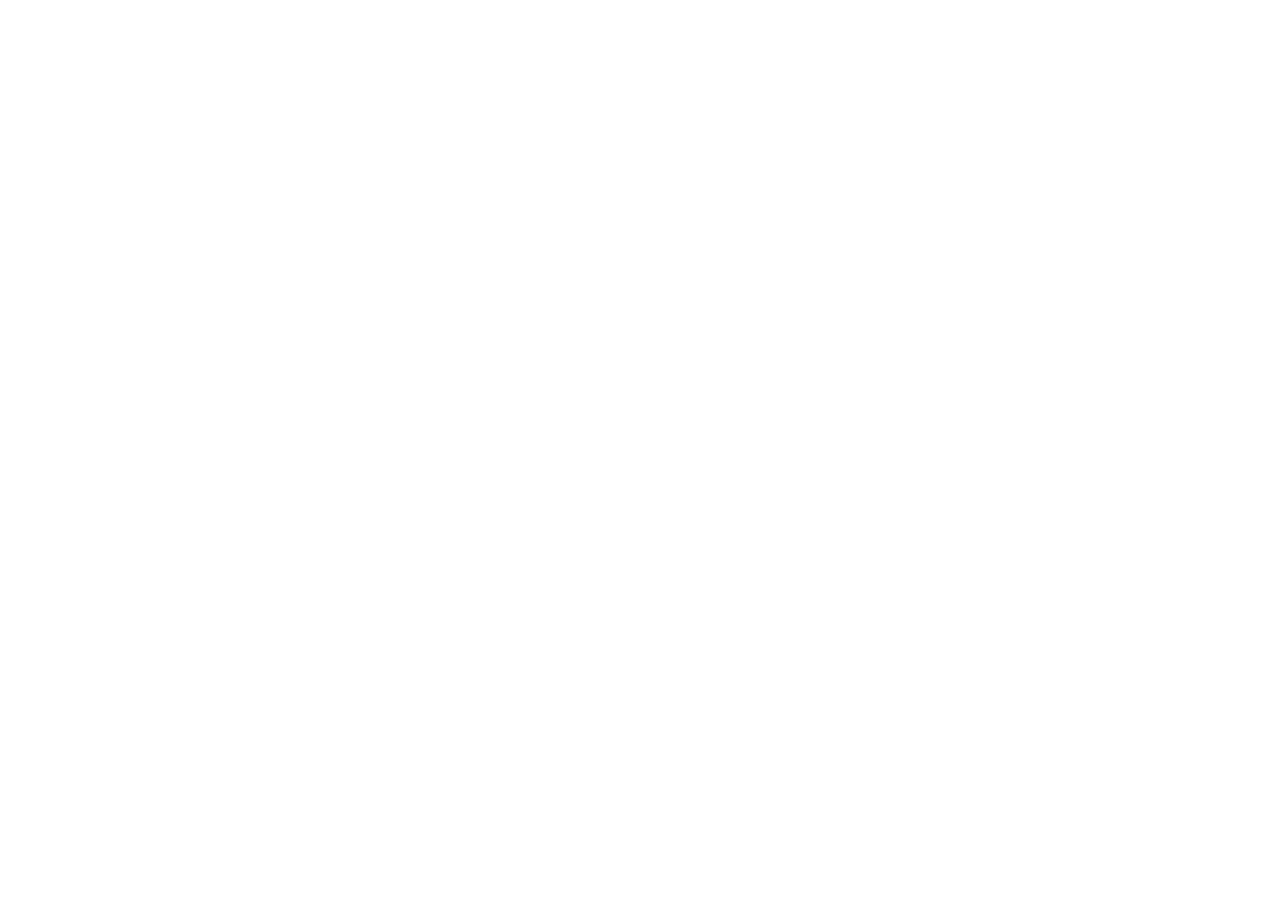
==== home.html @ 49c5b7ae "Add initial home.html file with basic structure" ====
<!DOCTYPE html>
<html lang="en"><head>
<meta charset="utf-8"><meta name="viewport" content="width=device-width,initial-scale=1">
<title>Abbas868 | Premium Websites</title><meta name="theme-color" content="#070914">
<link href="https://fonts.googleapis.com/css2?family=Sora:wght@400;500;600;700;800&display=swap" rel="stylesheet">
<link rel="stylesheet" href="home.css">
<script>setTimeout(function(){document.body.classList.remove("gate")},4000)</script>
</head><body class="gate">
<div id="hd"></div>
<main id="app"></main>
<div id="ft"></div>
<script src="home.js"></script>
</body></html>
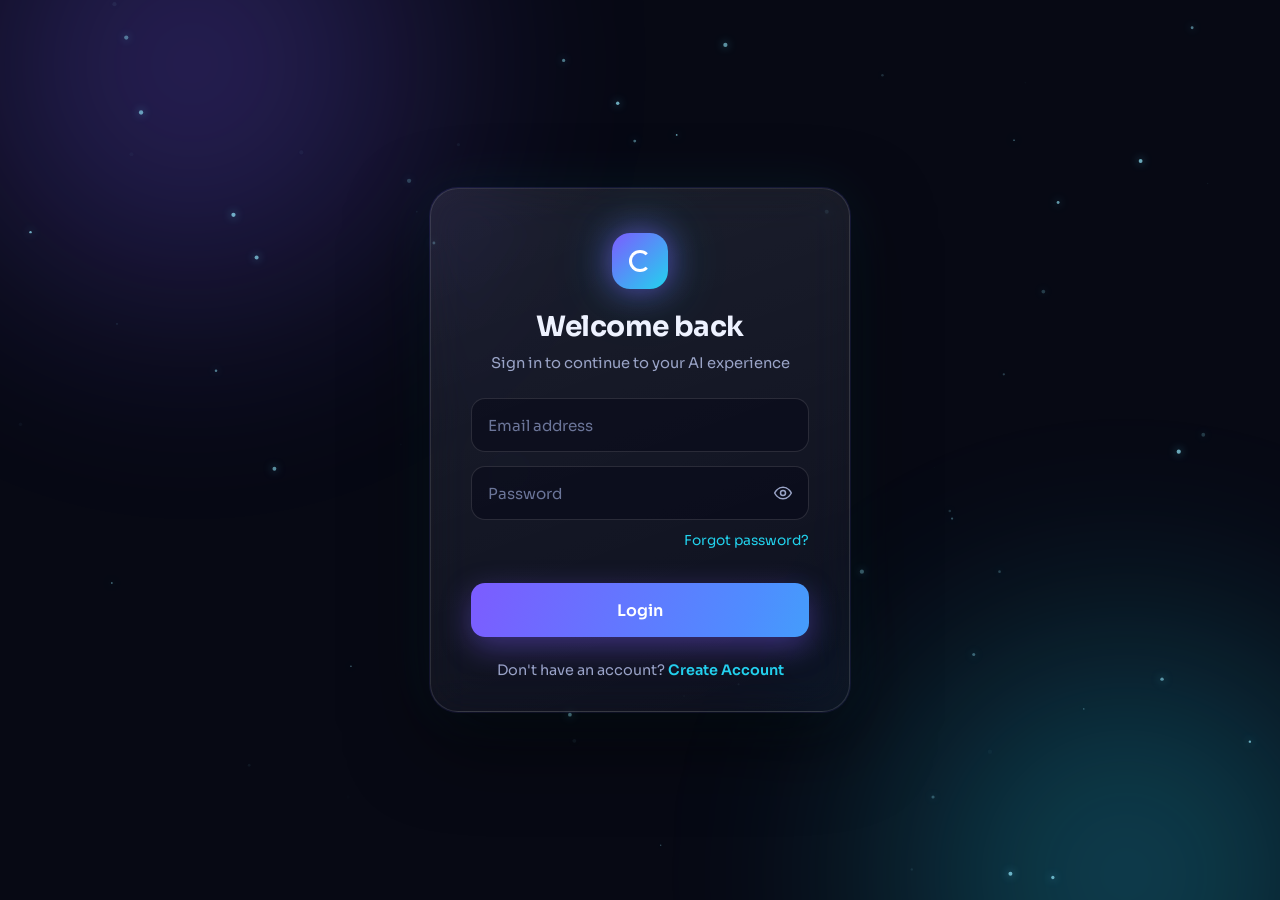
==== commit 5b79a950: "Update title in home.html" ====
--- a/home.html
+++ b/home.html
@@ -1,7 +1,7 @@
 <!DOCTYPE html>
 <html lang="en"><head>
 <meta charset="utf-8"><meta name="viewport" content="width=device-width,initial-scale=1">
-<title>Abbas868 | Premium Websites</title><meta name="theme-color" content="#070914">
+<title>NGI web | Premium Websites</title><meta name="theme-color" content="#070914">
 <link href="https://fonts.googleapis.com/css2?family=Sora:wght@400;500;600;700;800&display=swap" rel="stylesheet">
 <link rel="stylesheet" href="home.css">
 <script>setTimeout(function(){document.body.classList.remove("gate")},4000)</script>
--- a/home.css
+++ b/home.css
@@ -0,0 +1,62 @@
+:root{--bg:#070914;--ink:#eef2ff;--mute:#9aa4c7;--line:rgba(255,255,255,.12);--a:#7c5cff;--b:#22d3ee;--ok:#4ade80}
+*{box-sizing:border-box;margin:0}html{scroll-behavior:smooth;scroll-padding-top:90px}
+body{font-family:'Sora',system-ui,-apple-system,sans-serif;background:var(--bg);color:var(--ink);overflow-x:hidden;-webkit-font-smoothing:antialiased;transition:opacity .25s}
+body.gate{visibility:hidden}body.leave{opacity:0}
+body::before,body::after{content:"";position:fixed;z-index:-1;width:55vmax;height:55vmax;border-radius:50%;filter:blur(100px);opacity:.3;animation:dr 22s ease-in-out infinite alternate}
+body::before{background:var(--a);top:-22vmax;left:-14vmax}body::after{background:var(--b);bottom:-28vmax;right:-16vmax;animation-delay:-9s}
+@keyframes dr{to{transform:translate(7vmax,5vmax) scale(1.12)}}
+a{color:inherit;text-decoration:none}svg{width:22px;height:22px;fill:none;stroke:currentColor;stroke-width:1.8;stroke-linecap:round;stroke-linejoin:round}
+:focus-visible{outline:2px solid var(--b);outline-offset:3px;border-radius:8px}
+.wrap{max-width:1200px;margin:0 auto;padding:56px 20px 0}
+h1{font-size:clamp(2rem,5vw,3.4rem);line-height:1.1;letter-spacing:-.03em;font-weight:800}
+em{font-style:normal;background:linear-gradient(90deg,var(--a),var(--b));-webkit-background-clip:text;background-clip:text;color:transparent}
+h2{font-size:clamp(1.4rem,3vw,2rem);letter-spacing:-.02em;margin-bottom:22px}.lead{color:var(--mute);line-height:1.7;margin:16px 0 28px;max-width:640px}
+.hd{position:sticky;top:0;z-index:30;display:flex;align-items:center;gap:14px;padding:12px 20px;background:rgba(7,9,20,.7);backdrop-filter:blur(16px);-webkit-backdrop-filter:blur(16px);border-bottom:1px solid var(--line)}
+.brand{display:flex;align-items:center;gap:10px;font-weight:800;font-size:1.2rem}.brand i{width:30px;height:30px;border-radius:10px;background:linear-gradient(135deg,var(--a),var(--b));box-shadow:0 0 20px rgba(124,92,255,.6)}
+.search{flex:1;max-width:520px;margin:0 auto;display:flex;align-items:center;gap:10px;height:44px;padding:0 16px;background:rgba(255,255,255,.06);border:1px solid var(--line);border-radius:999px}
+.search:focus-within{border-color:var(--b);box-shadow:0 0 0 4px rgba(34,211,238,.14)}.search svg{width:18px;color:var(--mute);flex:none}
+.search input{flex:1;min-width:0;border:0;outline:0;background:none;color:var(--ink);font:inherit;font-size:.9rem}
+.acts{display:flex;gap:4px;margin-left:auto}.ib{width:42px;height:42px;display:grid;place-items:center;border:0;background:none;border-radius:12px;cursor:pointer;color:var(--ink);font:inherit;transition:background .2s,transform .2s}.ib:hover{background:rgba(255,255,255,.1);transform:translateY(-1px)}
+.bg{display:grid;gap:4px;width:20px}.bg i{height:2px;background:var(--ink);border-radius:2px}
+.ov{position:fixed;inset:0;z-index:40;background:rgba(0,0,0,.6);backdrop-filter:blur(3px);opacity:0;pointer-events:none;transition:opacity .3s}
+.menu{position:fixed;top:0;right:0;bottom:0;z-index:50;width:min(86vw,340px);padding:20px;background:#0d1020;border-left:1px solid var(--line);transform:translateX(105%);transition:transform .4s cubic-bezier(.2,.8,.2,1)}
+body.open .menu{transform:none}body.open .ov{opacity:1;pointer-events:auto}
+.mh{display:flex;justify-content:space-between;align-items:center}.hi{margin:22px 0 10px;color:var(--mute);font-size:.9rem}
+.menu nav{display:grid;gap:6px}.menu nav a,.menu nav button{padding:14px 16px;border:0;border-radius:14px;background:none;color:var(--ink);font:inherit;font-weight:600;text-align:left;cursor:pointer;transition:background .2s,padding .2s}.menu nav a:hover,.menu nav button:hover{background:rgba(124,92,255,.18);padding-left:22px}
+.btn{display:inline-flex;align-items:center;justify-content:center;height:46px;padding:0 22px;border:0;border-radius:14px;font:inherit;font-weight:600;font-size:.9rem;color:#fff;cursor:pointer;background:linear-gradient(110deg,var(--a),#4f8cff,var(--b));background-size:200% 100%;box-shadow:0 10px 28px rgba(124,92,255,.35);transition:transform .2s,background-position .5s,box-shadow .25s}
+.btn:hover{transform:translateY(-2px);background-position:100% 0}.btn:active{transform:scale(.98)}.btn:disabled{opacity:.6;cursor:progress;transform:none}
+.btn.ghost{background:rgba(255,255,255,.07);border:1px solid var(--line);box-shadow:none}.btn.sm{height:38px;padding:0 14px;font-size:.8rem;border-radius:11px}
+.hero{display:grid;gap:40px;align-items:center;padding-top:56px}@media(min-width:900px){.hero{grid-template-columns:1.05fr .95fr;padding-top:80px}}
+.hc>*{animation:su .8s both}.hc>:nth-child(2){animation-delay:.1s}.hc>:nth-child(3){animation-delay:.2s}.hc>:nth-child(4){animation-delay:.3s}@keyframes su{from{opacity:0;transform:translateY(24px)}}
+.hc p{color:var(--mute);line-height:1.7;margin:18px 0 26px;max-width:540px}.cta{display:flex;gap:12px;flex-wrap:wrap}
+.trust{display:flex;gap:10px 18px;flex-wrap:wrap;list-style:none;margin-top:26px;font-size:.85rem;color:var(--mute)}
+.hv{animation:fl 6s ease-in-out infinite;perspective:1000px}@keyframes fl{50%{transform:translateY(-14px)}}
+.shot{border-radius:16px;overflow:hidden;border:1px solid var(--line);background:linear-gradient(135deg,hsl(var(--h) 60% 18%),hsl(calc(var(--h) + 50) 60% 10%));box-shadow:0 30px 60px rgba(0,0,0,.4)}
+.shot .bar{display:flex;gap:6px;padding:10px 12px;background:rgba(255,255,255,.06)}.shot .bar i{width:9px;height:9px;border-radius:50%;background:rgba(255,255,255,.3)}
+.shot .sb{display:grid;justify-items:center;gap:10px;padding:26px 20px 30px}.shot .sb span{font-size:3rem}.shot u{display:block;height:8px;border-radius:4px;background:rgba(255,255,255,.18);width:70%}.shot u+u{width:45%}
+.shot.big .sb{padding:60px 20px 70px}.shot.big .sb span{font-size:5rem}
+.cats{display:grid;grid-template-columns:repeat(auto-fit,minmax(150px,1fr));gap:14px}
+.cat{display:flex;align-items:center;gap:12px;padding:16px;background:rgba(255,255,255,.05);border:1px solid var(--line);border-radius:18px;font-weight:600;font-size:.88rem;cursor:pointer;color:var(--ink);font-family:inherit;text-align:left;transition:transform .3s,border-color .3s,background .3s}
+.cat span{font-size:1.5rem}.cat:hover{transform:translateY(-4px);border-color:var(--b);background:rgba(34,211,238,.08)}
+.tools{display:flex;gap:10px;flex-wrap:wrap;margin-bottom:22px}.tools select{height:42px;padding:0 14px;border-radius:12px;border:1px solid var(--line);background:#12162b;color:var(--ink);font:inherit;font-size:.85rem}.tools small{align-self:center;color:var(--mute);margin-left:auto}
+.grid{display:grid;grid-template-columns:repeat(auto-fill,minmax(290px,1fr));gap:20px}
+.card{display:flex;flex-direction:column;gap:12px;padding:14px;border-radius:22px;background:linear-gradient(160deg,rgba(255,255,255,.08),rgba(255,255,255,.03));border:1px solid var(--line);backdrop-filter:blur(14px);transition:transform .3s,border-color .3s,box-shadow .3s}
+.card:hover{transform:translateY(-6px);border-color:rgba(124,92,255,.5);box-shadow:0 20px 50px rgba(0,0,0,.4),0 0 40px rgba(124,92,255,.15)}
+.card h3{font-size:1.05rem}.card .cc{color:var(--b);font-size:.78rem;font-weight:600}.card p{color:var(--mute);font-size:.84rem;line-height:1.5}
+.chips{display:flex;gap:6px;flex-wrap:wrap}.chip{padding:4px 10px;border-radius:999px;background:rgba(255,255,255,.08);font-size:.7rem;color:var(--mute)}.chip.ok{background:rgba(74,222,128,.14);color:var(--ok)}
+.pr{display:flex;align-items:baseline;gap:8px;font-weight:700;font-size:1.2rem}.pr s{color:var(--mute);font-weight:400;font-size:.85rem}.st{color:#fbbf24;font-size:.82rem;margin-left:auto}
+.row{display:flex;gap:8px;flex-wrap:wrap;margin-top:auto}.row .btn{flex:1;min-width:90px}
+.g{display:grid;grid-template-columns:repeat(auto-fit,minmax(230px,1fr));gap:18px}
+.fc{padding:24px;border-radius:22px;background:rgba(255,255,255,.05);border:1px solid var(--line)}.fc h3{margin-bottom:8px;font-size:1.02rem}.fc p,.fc li{color:var(--mute);font-size:.9rem;line-height:1.6}.fc ul{padding-left:18px}
+.dt{display:grid;gap:30px;align-items:start}@media(min-width:900px){.dt{grid-template-columns:1.2fr 1fr}}.dt .fc{margin-bottom:16px}
+.modal{position:fixed;inset:0;z-index:60;display:grid;place-items:center;padding:16px;background:rgba(0,0,0,.7);backdrop-filter:blur(4px);animation:fi .25s}@keyframes fi{from{opacity:0}}
+.box{width:100%;max-width:440px;padding:28px;border-radius:24px;background:#0f1328;border:1px solid var(--line);box-shadow:0 30px 80px rgba(0,0,0,.6)}.box h3{font-size:1.3rem;margin-bottom:14px}.box h4{margin:16px 0 6px;font-size:.8rem;color:var(--mute);letter-spacing:.08em}
+.box ul{padding-left:18px;color:var(--mute);font-size:.9rem;line-height:1.7}.box p{color:var(--mute);font-size:.85rem;line-height:1.6}.box .row{margin-top:20px}.box small{display:block;margin-top:12px;min-height:1em;color:var(--b);font-size:.84rem}
+.sp{display:flex;justify-content:space-between;font-size:1.05rem}.pc{display:grid;gap:12px;padding:20px}.pc .sp{font-size:.9rem;color:var(--mute)}
+footer{margin-top:80px;border-top:1px solid var(--line);background:rgba(0,0,0,.25)}.fg{display:grid;grid-template-columns:repeat(auto-fit,minmax(180px,1fr));gap:28px;padding-bottom:20px}
+.fg p{color:var(--mute);font-size:.9rem;line-height:1.6;margin:12px 0}.fg h4{font-size:.78rem;letter-spacing:.1em;margin-bottom:12px}.fg div>a:not(.brand){display:block;color:var(--mute);font-size:.9rem;padding:5px 0;transition:color .2s}.fg div>a:not(.brand):hover{color:var(--b)}
+.copy{text-align:center;color:var(--mute);font-size:.85rem;padding:22px 20px;border-top:1px solid var(--line)}
+.rv{opacity:0;transform:translateY(26px);transition:opacity .7s,transform .7s}.rv.in{opacity:1;transform:none}
+.empty{grid-column:1/-1;text-align:center;color:var(--mute);padding:40px}
+@media(max-width:700px){.search{order:3;flex-basis:100%;max-width:none}.hd{flex-wrap:wrap;gap:10px}.grid{grid-template-columns:1fr}.tools small{margin:0}}
+@media(prefers-reduced-motion:reduce){*{animation:none!important;transition:none!important}.rv{opacity:1;transform:none}}
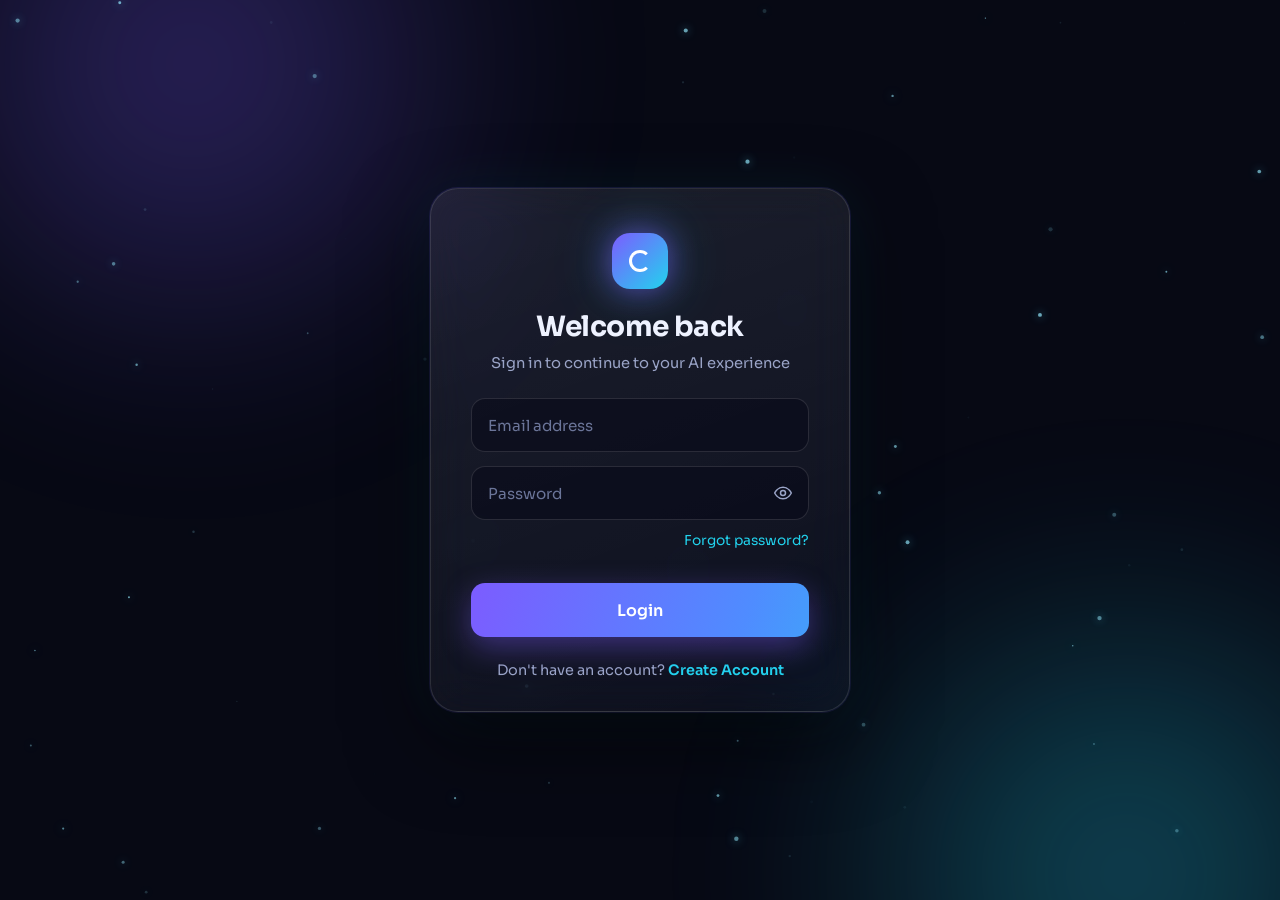
==== commit 492526b8: "Update home page title and add authentication check" ====
--- a/home.html
+++ b/home.html
@@ -1,13 +1,103 @@
 <!DOCTYPE html>
 <html lang="en"><head>
 <meta charset="utf-8"><meta name="viewport" content="width=device-width,initial-scale=1">
-<title>NGI web | Premium Websites</title><meta name="theme-color" content="#070914">
+<title>Abbas868 | Home</title><meta name="theme-color" content="#070914">
 <link href="https://fonts.googleapis.com/css2?family=Sora:wght@400;500;600;700;800&display=swap" rel="stylesheet">
 <link rel="stylesheet" href="home.css">
-<script>setTimeout(function(){document.body.classList.remove("gate")},4000)</script>
-</head><body class="gate">
-<div id="hd"></div>
-<main id="app"></main>
-<div id="ft"></div>
+<script>
+/* Protected page: no token -> login. (home.js then verifies the token with the backend) */
+if (!localStorage.getItem('token')) location.replace('login.html');
+</script>
+</head>
+<body class="gate">
+
+<header class="hd">
+  <a class="brand" href="#home"><i></i>Abbas868</a>
+  <div class="acts">
+    <button class="ib" id="bell" aria-label="Notifications">
+      <svg viewBox="0 0 24 24"><path d="M6 9a6 6 0 0 1 12 0c0 6 2 7 2 7H4s2-1 2-7"/><path d="M10 20a2 2 0 0 0 4 0"/></svg>
+      <span class="badge" id="badge" hidden>0</span>
+    </button>
+    <button class="ib" id="burger" aria-label="Open menu" aria-expanded="false"><span class="bg"><i></i><i></i><i></i></span></button>
+    <button class="ib" id="prof" aria-label="Profile"><svg viewBox="0 0 24 24"><circle cx="12" cy="8" r="4"/><path d="M4 21c1-4 4-6 8-6s7 2 8 6"/></svg></button>
+  </div>
+</header>
+
+<div class="ov" id="ov"></div>
+<aside class="menu" id="menu" aria-hidden="true">
+  <div class="mh"><b>☰ Menu</b><button class="ib" id="close" aria-label="Close menu">✕</button></div>
+  <p class="hi" id="hi">Welcome</p>
+  <nav>
+    <a href="#profile">👤 Profile</a>
+    <a href="#notifications">🔔 Notifications</a>
+    <a href="shop.html">🛍️ Shop</a>
+    <a href="#ai">🤖 Talk with AI</a>
+    <a href="#video">🎬 Video</a>
+    <a href="https://razorpay.me/@aamirabbas" target="_blank" rel="noopener noreferrer">🆘 Support</a>
+    <a href="#settings">⚙️ Settings</a>
+    <button id="logout">🚪 Logout</button>
+  </nav>
+</aside>
+
+<main>
+  <!-- HOME -->
+  <section class="view wrap" id="v-home">
+    <h1>Welcome<span id="nm"></span> 👋<br><em>What would you like to do?</em></h1>
+    <div class="options">
+      <a class="opt o1" href="shop.html"><span class="ic">🛍️</span><h2>GO TO SHOP</h2><p>Websites, courses and more.</p><span class="go">Go to Shop →</span></a>
+      <a class="opt o2" href="#ai"><span class="ic">🤖</span><h2>TALK WITH AI</h2><p>Ask anything, get instant answers.</p><span class="go">Talk with AI →</span></a>
+      <a class="opt o3" href="#video"><span class="ic">🎬</span><h2>GO TO VIDEO</h2><p>Watch short vertical videos.</p><span class="go">Go to Video →</span></a>
+    </div>
+  </section>
+
+  <!-- AI -->
+  <section class="view wrap" id="v-ai" hidden>
+    <div class="vh"><a class="back" href="#home">← Home</a><h2>🤖 Talk with <em>AI</em></h2></div>
+    <div class="chat">
+      <div class="msgs" id="msgs" aria-live="polite"><div class="m bot">Hi! I am your AI assistant. Ask me anything.</div></div>
+      <form class="cf" id="cf"><input id="ci" placeholder="Type your message…" autocomplete="off" aria-label="Message" maxlength="2000"><button class="btn" id="cs" type="submit">Send</button></form>
+    </div>
+  </section>
+
+  <!-- VIDEO -->
+  <section class="view wrap" id="v-video" hidden>
+    <div class="vh"><a class="back" href="#home">← Home</a><h2>🎬 <em>Videos</em></h2></div>
+    <p class="empty" id="vmsg">Loading videos…</p>
+    <div class="vwrap" id="vwrap" hidden>
+      <div class="vbox" id="vbox">
+        <video id="vp" playsinline preload="metadata"></video>
+        <div class="vctl">
+          <button class="ib" id="vprev" aria-label="Previous video">⏮</button>
+          <button class="ib big" id="vplay" aria-label="Play or pause">▶</button>
+          <button class="ib" id="vnext" aria-label="Next video">⏭</button>
+          <span class="sp"></span>
+          <button class="ib" id="vmute" aria-label="Mute or unmute">🔊</button>
+          <button class="ib" id="vfs" aria-label="Fullscreen">⛶</button>
+        </div>
+      </div>
+      <div class="vinfo"><h3 id="vt"></h3><p id="vd"></p><div class="creator"><i id="va"></i><span id="vc"></span></div><small id="vn"></small></div>
+    </div>
+  </section>
+
+  <!-- NOTIFICATIONS -->
+  <section class="view wrap" id="v-notifications" hidden>
+    <div class="vh"><a class="back" href="#home">← Home</a><h2>🔔 <em>Notifications</em></h2></div>
+    <div class="ask" id="ask" hidden><p>Allow notifications?</p><div><button class="btn sm" id="allow">Allow</button> <button class="btn ghost sm" id="deny">Not now</button></div></div>
+    <div class="list" id="nl"><p class="empty">Loading…</p></div>
+  </section>
+
+  <!-- PROFILE -->
+  <section class="view wrap" id="v-profile" hidden>
+    <div class="vh"><a class="back" href="#home">← Home</a><h2>👤 <em>Profile</em></h2></div>
+    <div class="fc" id="pf"></div>
+  </section>
+
+  <!-- SETTINGS -->
+  <section class="view wrap" id="v-settings" hidden>
+    <div class="vh"><a class="back" href="#home">← Home</a><h2>⚙️ <em>Settings</em></h2></div>
+    <div class="fc"><h3>Browser notifications</h3><p id="ns">Checking…</p><button class="btn sm" id="ne" style="margin-top:14px" hidden>Enable notifications</button></div>
+  </section>
+</main>
+
 <script src="home.js"></script>
 </body></html>
--- a/home.css
+++ b/home.css
@@ -60,3 +60,9 @@
 .empty{grid-column:1/-1;text-align:center;color:var(--mute);padding:40px}
 @media(max-width:700px){.search{order:3;flex-basis:100%;max-width:none}.hd{flex-wrap:wrap;gap:10px}.grid{grid-template-columns:1fr}.tools small{margin:0}}
 @media(prefers-reduced-motion:reduce){*{animation:none!important;transition:none!important}.rv{opacity:1;transform:none}}
+/* Add this at the END of home.css */
+.sold-tag{position:absolute;top:14px;right:-34px;transform:rotate(35deg);width:130px;text-align:center;padding:5px 0;background:#ef4444;color:#fff;font-size:.72rem;font-weight:800;letter-spacing:.14em;box-shadow:0 6px 18px rgba(239,68,68,.45);z-index:2}
+.shot{position:relative}
+.card.sold .shot{filter:grayscale(.6);opacity:.75}
+.card.sold h3,.card.sold p{opacity:.7}
+.btn:disabled.ghost{pointer-events:none}
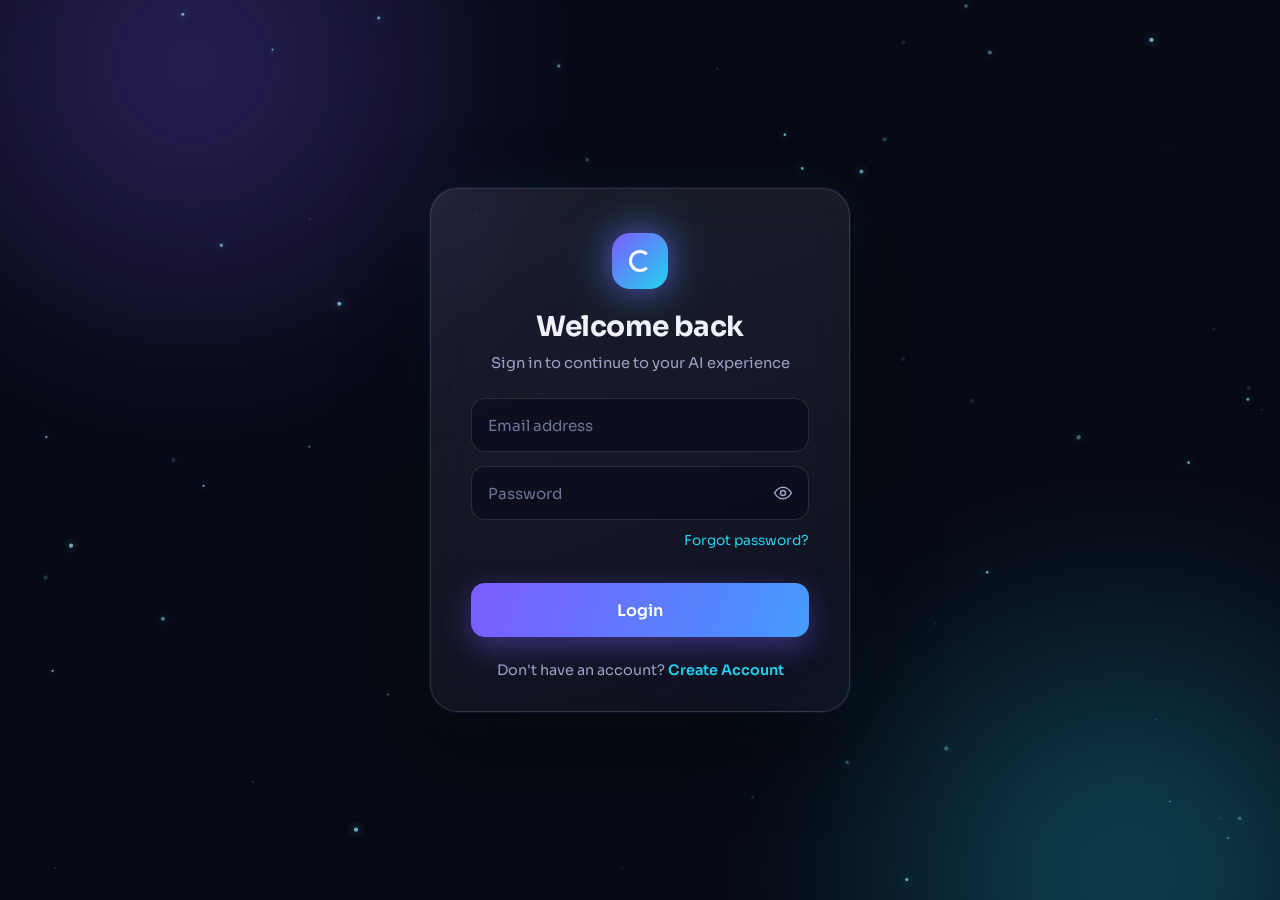
==== commit e581f330: "Update page title and change script references" ====
--- a/home.html
+++ b/home.html
@@ -1,18 +1,18 @@
 <!DOCTYPE html>
 <html lang="en"><head>
 <meta charset="utf-8"><meta name="viewport" content="width=device-width,initial-scale=1">
-<title>Abbas868 | Home</title><meta name="theme-color" content="#070914">
+<title>Nexora | Home</title><meta name="theme-color" content="#070914">
 <link href="https://fonts.googleapis.com/css2?family=Sora:wght@400;500;600;700;800&display=swap" rel="stylesheet">
 <link rel="stylesheet" href="home.css">
 <script>
-/* Protected page: no token -> login. (home.js then verifies the token with the backend) */
+/* Protected page: no token -> login. (api.js then verifies the token with the backend) */
 if (!localStorage.getItem('token')) location.replace('login.html');
 </script>
 </head>
 <body class="gate">
 
 <header class="hd">
-  <a class="brand" href="#home"><i></i>Abbas868</a>
+  <a class="brand" href="#home"><i></i>Nexora</a>
   <div class="acts">
     <button class="ib" id="bell" aria-label="Notifications">
       <svg viewBox="0 0 24 24"><path d="M6 9a6 6 0 0 1 12 0c0 6 2 7 2 7H4s2-1 2-7"/><path d="M10 20a2 2 0 0 0 4 0"/></svg>
@@ -30,9 +30,6 @@
   <nav>
     <a href="#profile">👤 Profile</a>
     <a href="#notifications">🔔 Notifications</a>
-    <a href="shop.html">🛍️ Shop</a>
-    <a href="#ai">🤖 Talk with AI</a>
-    <a href="#video">🎬 Video</a>
     <a href="https://razorpay.me/@aamirabbas" target="_blank" rel="noopener noreferrer">🆘 Support</a>
     <a href="#settings">⚙️ Settings</a>
     <button id="logout">🚪 Logout</button>
@@ -40,13 +37,13 @@
 </aside>
 
 <main>
-  <!-- HOME -->
+  <!-- HOME: Shop / AI / Video live ONLY here -->
   <section class="view wrap" id="v-home">
     <h1>Welcome<span id="nm"></span> 👋<br><em>What would you like to do?</em></h1>
     <div class="options">
       <a class="opt o1" href="shop.html"><span class="ic">🛍️</span><h2>GO TO SHOP</h2><p>Websites, courses and more.</p><span class="go">Go to Shop →</span></a>
       <a class="opt o2" href="#ai"><span class="ic">🤖</span><h2>TALK WITH AI</h2><p>Ask anything, get instant answers.</p><span class="go">Talk with AI →</span></a>
-      <a class="opt o3" href="#video"><span class="ic">🎬</span><h2>GO TO VIDEO</h2><p>Watch short vertical videos.</p><span class="go">Go to Video →</span></a>
+      <a class="opt o3" href="video.html"><span class="ic">🎬</span><h2>GO TO VIDEO</h2><p>Watch short vertical videos.</p><span class="go">Go to Video →</span></a>
     </div>
   </section>
 
@@ -56,26 +53,6 @@
     <div class="chat">
       <div class="msgs" id="msgs" aria-live="polite"><div class="m bot">Hi! I am your AI assistant. Ask me anything.</div></div>
       <form class="cf" id="cf"><input id="ci" placeholder="Type your message…" autocomplete="off" aria-label="Message" maxlength="2000"><button class="btn" id="cs" type="submit">Send</button></form>
-    </div>
-  </section>
-
-  <!-- VIDEO -->
-  <section class="view wrap" id="v-video" hidden>
-    <div class="vh"><a class="back" href="#home">← Home</a><h2>🎬 <em>Videos</em></h2></div>
-    <p class="empty" id="vmsg">Loading videos…</p>
-    <div class="vwrap" id="vwrap" hidden>
-      <div class="vbox" id="vbox">
-        <video id="vp" playsinline preload="metadata"></video>
-        <div class="vctl">
-          <button class="ib" id="vprev" aria-label="Previous video">⏮</button>
-          <button class="ib big" id="vplay" aria-label="Play or pause">▶</button>
-          <button class="ib" id="vnext" aria-label="Next video">⏭</button>
-          <span class="sp"></span>
-          <button class="ib" id="vmute" aria-label="Mute or unmute">🔊</button>
-          <button class="ib" id="vfs" aria-label="Fullscreen">⛶</button>
-        </div>
-      </div>
-      <div class="vinfo"><h3 id="vt"></h3><p id="vd"></p><div class="creator"><i id="va"></i><span id="vc"></span></div><small id="vn"></small></div>
     </div>
   </section>
 
@@ -95,9 +72,56 @@
   <!-- SETTINGS -->
   <section class="view wrap" id="v-settings" hidden>
     <div class="vh"><a class="back" href="#home">← Home</a><h2>⚙️ <em>Settings</em></h2></div>
-    <div class="fc"><h3>Browser notifications</h3><p id="ns">Checking…</p><button class="btn sm" id="ne" style="margin-top:14px" hidden>Enable notifications</button></div>
+    <div class="sgrid">
+
+      <form class="fc" id="nf">
+        <h3>Change name</h3>
+        <div class="frm">
+          <input class="in" id="newName" maxlength="40" autocomplete="name" placeholder="Your name" aria-label="New name" required>
+          <button class="btn" type="submit">Save name</button>
+          <small class="msg" id="nmsg"></small>
+        </div>
+      </form>
+
+      <div class="fc" id="pwc">
+        <h3>Change password</h3>
+        <ol class="steps" id="steps"><li>Email</li><li>OTP</li><li>New password</li><li>Done</li></ol>
+
+        <form class="step frm" data-s="1" id="pw1">
+          <label for="pe">Enter your email</label>
+          <input class="in" id="pe" type="email" autocomplete="email" placeholder="you@example.com" required>
+          <button class="btn" type="submit">Send OTP</button>
+        </form>
+
+        <form class="step frm" data-s="2" id="pw2" hidden>
+          <label for="po">Enter the OTP sent to <b id="pto"></b></label>
+          <input class="in" id="po" inputmode="numeric" pattern="[0-9]*" maxlength="8" autocomplete="one-time-code" placeholder="OTP" required>
+          <button class="btn" type="submit">Verify OTP</button>
+          <button class="linkbtn" id="rs" type="button">Resend OTP</button>
+        </form>
+
+        <form class="step frm" data-s="3" id="pw3" hidden>
+          <label for="np">New password</label>
+          <input class="in" id="np" type="password" autocomplete="new-password" minlength="8" placeholder="At least 8 characters" required>
+          <input class="in" id="cp" type="password" autocomplete="new-password" minlength="8" placeholder="Confirm new password" aria-label="Confirm new password" required>
+          <button class="btn" type="submit">Change password</button>
+        </form>
+
+        <div class="step done" data-s="4" hidden>
+          <span class="okic">✅</span>
+          <h4>Password changed successfully</h4>
+          <p>You can now log in with your new password.</p>
+          <a class="btn" href="#home">Back to Home</a>
+        </div>
+
+        <small class="msg" id="pwm"></small>
+      </div>
+
+      <div class="fc"><h3>Browser notifications</h3><p id="ns">Checking…</p><button class="btn sm" id="ne" style="margin-top:14px" hidden>Enable notifications</button></div>
+    </div>
   </section>
 </main>
 
+<script src="api.js"></script>
 <script src="home.js"></script>
 </body></html>
--- a/home.css
+++ b/home.css
@@ -1,68 +1,92 @@
 :root{--bg:#070914;--ink:#eef2ff;--mute:#9aa4c7;--line:rgba(255,255,255,.12);--a:#7c5cff;--b:#22d3ee;--ok:#4ade80}
-*{box-sizing:border-box;margin:0}html{scroll-behavior:smooth;scroll-padding-top:90px}
-body{font-family:'Sora',system-ui,-apple-system,sans-serif;background:var(--bg);color:var(--ink);overflow-x:hidden;-webkit-font-smoothing:antialiased;transition:opacity .25s}
-body.gate{visibility:hidden}body.leave{opacity:0}
+*{box-sizing:border-box;margin:0}html{scroll-behavior:smooth}
+body{font-family:'Sora',system-ui,-apple-system,sans-serif;background:var(--bg);color:var(--ink);overflow-x:hidden;-webkit-font-smoothing:antialiased;min-height:100vh}
+body.gate{visibility:hidden}
 body::before,body::after{content:"";position:fixed;z-index:-1;width:55vmax;height:55vmax;border-radius:50%;filter:blur(100px);opacity:.3;animation:dr 22s ease-in-out infinite alternate}
 body::before{background:var(--a);top:-22vmax;left:-14vmax}body::after{background:var(--b);bottom:-28vmax;right:-16vmax;animation-delay:-9s}
 @keyframes dr{to{transform:translate(7vmax,5vmax) scale(1.12)}}
-a{color:inherit;text-decoration:none}svg{width:22px;height:22px;fill:none;stroke:currentColor;stroke-width:1.8;stroke-linecap:round;stroke-linejoin:round}
+a{color:inherit;text-decoration:none}[hidden]{display:none!important}
+svg{width:22px;height:22px;fill:none;stroke:currentColor;stroke-width:1.8;stroke-linecap:round;stroke-linejoin:round}
 :focus-visible{outline:2px solid var(--b);outline-offset:3px;border-radius:8px}
-.wrap{max-width:1200px;margin:0 auto;padding:56px 20px 0}
-h1{font-size:clamp(2rem,5vw,3.4rem);line-height:1.1;letter-spacing:-.03em;font-weight:800}
+.wrap{max-width:1100px;margin:0 auto;padding:40px 20px 80px}
+h1{font-size:clamp(1.7rem,4.5vw,2.8rem);line-height:1.2;letter-spacing:-.03em;font-weight:800}
+h2{letter-spacing:-.02em}
 em{font-style:normal;background:linear-gradient(90deg,var(--a),var(--b));-webkit-background-clip:text;background-clip:text;color:transparent}
-h2{font-size:clamp(1.4rem,3vw,2rem);letter-spacing:-.02em;margin-bottom:22px}.lead{color:var(--mute);line-height:1.7;margin:16px 0 28px;max-width:640px}
-.hd{position:sticky;top:0;z-index:30;display:flex;align-items:center;gap:14px;padding:12px 20px;background:rgba(7,9,20,.7);backdrop-filter:blur(16px);-webkit-backdrop-filter:blur(16px);border-bottom:1px solid var(--line)}
-.brand{display:flex;align-items:center;gap:10px;font-weight:800;font-size:1.2rem}.brand i{width:30px;height:30px;border-radius:10px;background:linear-gradient(135deg,var(--a),var(--b));box-shadow:0 0 20px rgba(124,92,255,.6)}
-.search{flex:1;max-width:520px;margin:0 auto;display:flex;align-items:center;gap:10px;height:44px;padding:0 16px;background:rgba(255,255,255,.06);border:1px solid var(--line);border-radius:999px}
-.search:focus-within{border-color:var(--b);box-shadow:0 0 0 4px rgba(34,211,238,.14)}.search svg{width:18px;color:var(--mute);flex:none}
-.search input{flex:1;min-width:0;border:0;outline:0;background:none;color:var(--ink);font:inherit;font-size:.9rem}
-.acts{display:flex;gap:4px;margin-left:auto}.ib{width:42px;height:42px;display:grid;place-items:center;border:0;background:none;border-radius:12px;cursor:pointer;color:var(--ink);font:inherit;transition:background .2s,transform .2s}.ib:hover{background:rgba(255,255,255,.1);transform:translateY(-1px)}
+
+/* header */
+.hd{position:sticky;top:0;z-index:30;display:flex;align-items:center;justify-content:space-between;padding:12px 20px;background:rgba(7,9,20,.7);backdrop-filter:blur(16px);-webkit-backdrop-filter:blur(16px);border-bottom:1px solid var(--line)}
+.brand{display:flex;align-items:center;gap:10px;font-weight:800;font-size:1.2rem}
+.brand i{width:30px;height:30px;border-radius:10px;background:linear-gradient(135deg,var(--a),var(--b));box-shadow:0 0 20px rgba(124,92,255,.6)}
+.acts{display:flex;gap:4px}
+.ib{position:relative;width:42px;height:42px;display:grid;place-items:center;border:0;background:none;border-radius:12px;cursor:pointer;color:var(--ink);font:inherit;font-size:1.1rem;transition:background .2s,transform .2s}
+.ib:hover{background:rgba(255,255,255,.1);transform:translateY(-1px)}
 .bg{display:grid;gap:4px;width:20px}.bg i{height:2px;background:var(--ink);border-radius:2px}
+.badge{position:absolute;top:3px;right:2px;min-width:18px;height:18px;padding:0 5px;border-radius:9px;background:#ef4444;color:#fff;font-size:.65rem;font-weight:700;display:grid;place-items:center}
+
+/* side menu */
 .ov{position:fixed;inset:0;z-index:40;background:rgba(0,0,0,.6);backdrop-filter:blur(3px);opacity:0;pointer-events:none;transition:opacity .3s}
-.menu{position:fixed;top:0;right:0;bottom:0;z-index:50;width:min(86vw,340px);padding:20px;background:#0d1020;border-left:1px solid var(--line);transform:translateX(105%);transition:transform .4s cubic-bezier(.2,.8,.2,1)}
+.menu{position:fixed;top:0;right:0;bottom:0;z-index:50;width:min(86vw,330px);padding:20px;background:#0d1020;border-left:1px solid var(--line);transform:translateX(105%);transition:transform .4s cubic-bezier(.2,.8,.2,1);overflow-y:auto}
 body.open .menu{transform:none}body.open .ov{opacity:1;pointer-events:auto}
-.mh{display:flex;justify-content:space-between;align-items:center}.hi{margin:22px 0 10px;color:var(--mute);font-size:.9rem}
-.menu nav{display:grid;gap:6px}.menu nav a,.menu nav button{padding:14px 16px;border:0;border-radius:14px;background:none;color:var(--ink);font:inherit;font-weight:600;text-align:left;cursor:pointer;transition:background .2s,padding .2s}.menu nav a:hover,.menu nav button:hover{background:rgba(124,92,255,.18);padding-left:22px}
-.btn{display:inline-flex;align-items:center;justify-content:center;height:46px;padding:0 22px;border:0;border-radius:14px;font:inherit;font-weight:600;font-size:.9rem;color:#fff;cursor:pointer;background:linear-gradient(110deg,var(--a),#4f8cff,var(--b));background-size:200% 100%;box-shadow:0 10px 28px rgba(124,92,255,.35);transition:transform .2s,background-position .5s,box-shadow .25s}
-.btn:hover{transform:translateY(-2px);background-position:100% 0}.btn:active{transform:scale(.98)}.btn:disabled{opacity:.6;cursor:progress;transform:none}
-.btn.ghost{background:rgba(255,255,255,.07);border:1px solid var(--line);box-shadow:none}.btn.sm{height:38px;padding:0 14px;font-size:.8rem;border-radius:11px}
-.hero{display:grid;gap:40px;align-items:center;padding-top:56px}@media(min-width:900px){.hero{grid-template-columns:1.05fr .95fr;padding-top:80px}}
-.hc>*{animation:su .8s both}.hc>:nth-child(2){animation-delay:.1s}.hc>:nth-child(3){animation-delay:.2s}.hc>:nth-child(4){animation-delay:.3s}@keyframes su{from{opacity:0;transform:translateY(24px)}}
-.hc p{color:var(--mute);line-height:1.7;margin:18px 0 26px;max-width:540px}.cta{display:flex;gap:12px;flex-wrap:wrap}
-.trust{display:flex;gap:10px 18px;flex-wrap:wrap;list-style:none;margin-top:26px;font-size:.85rem;color:var(--mute)}
-.hv{animation:fl 6s ease-in-out infinite;perspective:1000px}@keyframes fl{50%{transform:translateY(-14px)}}
-.shot{border-radius:16px;overflow:hidden;border:1px solid var(--line);background:linear-gradient(135deg,hsl(var(--h) 60% 18%),hsl(calc(var(--h) + 50) 60% 10%));box-shadow:0 30px 60px rgba(0,0,0,.4)}
-.shot .bar{display:flex;gap:6px;padding:10px 12px;background:rgba(255,255,255,.06)}.shot .bar i{width:9px;height:9px;border-radius:50%;background:rgba(255,255,255,.3)}
-.shot .sb{display:grid;justify-items:center;gap:10px;padding:26px 20px 30px}.shot .sb span{font-size:3rem}.shot u{display:block;height:8px;border-radius:4px;background:rgba(255,255,255,.18);width:70%}.shot u+u{width:45%}
-.shot.big .sb{padding:60px 20px 70px}.shot.big .sb span{font-size:5rem}
-.cats{display:grid;grid-template-columns:repeat(auto-fit,minmax(150px,1fr));gap:14px}
-.cat{display:flex;align-items:center;gap:12px;padding:16px;background:rgba(255,255,255,.05);border:1px solid var(--line);border-radius:18px;font-weight:600;font-size:.88rem;cursor:pointer;color:var(--ink);font-family:inherit;text-align:left;transition:transform .3s,border-color .3s,background .3s}
-.cat span{font-size:1.5rem}.cat:hover{transform:translateY(-4px);border-color:var(--b);background:rgba(34,211,238,.08)}
-.tools{display:flex;gap:10px;flex-wrap:wrap;margin-bottom:22px}.tools select{height:42px;padding:0 14px;border-radius:12px;border:1px solid var(--line);background:#12162b;color:var(--ink);font:inherit;font-size:.85rem}.tools small{align-self:center;color:var(--mute);margin-left:auto}
-.grid{display:grid;grid-template-columns:repeat(auto-fill,minmax(290px,1fr));gap:20px}
-.card{display:flex;flex-direction:column;gap:12px;padding:14px;border-radius:22px;background:linear-gradient(160deg,rgba(255,255,255,.08),rgba(255,255,255,.03));border:1px solid var(--line);backdrop-filter:blur(14px);transition:transform .3s,border-color .3s,box-shadow .3s}
-.card:hover{transform:translateY(-6px);border-color:rgba(124,92,255,.5);box-shadow:0 20px 50px rgba(0,0,0,.4),0 0 40px rgba(124,92,255,.15)}
-.card h3{font-size:1.05rem}.card .cc{color:var(--b);font-size:.78rem;font-weight:600}.card p{color:var(--mute);font-size:.84rem;line-height:1.5}
-.chips{display:flex;gap:6px;flex-wrap:wrap}.chip{padding:4px 10px;border-radius:999px;background:rgba(255,255,255,.08);font-size:.7rem;color:var(--mute)}.chip.ok{background:rgba(74,222,128,.14);color:var(--ok)}
-.pr{display:flex;align-items:baseline;gap:8px;font-weight:700;font-size:1.2rem}.pr s{color:var(--mute);font-weight:400;font-size:.85rem}.st{color:#fbbf24;font-size:.82rem;margin-left:auto}
-.row{display:flex;gap:8px;flex-wrap:wrap;margin-top:auto}.row .btn{flex:1;min-width:90px}
-.g{display:grid;grid-template-columns:repeat(auto-fit,minmax(230px,1fr));gap:18px}
-.fc{padding:24px;border-radius:22px;background:rgba(255,255,255,.05);border:1px solid var(--line)}.fc h3{margin-bottom:8px;font-size:1.02rem}.fc p,.fc li{color:var(--mute);font-size:.9rem;line-height:1.6}.fc ul{padding-left:18px}
-.dt{display:grid;gap:30px;align-items:start}@media(min-width:900px){.dt{grid-template-columns:1.2fr 1fr}}.dt .fc{margin-bottom:16px}
-.modal{position:fixed;inset:0;z-index:60;display:grid;place-items:center;padding:16px;background:rgba(0,0,0,.7);backdrop-filter:blur(4px);animation:fi .25s}@keyframes fi{from{opacity:0}}
-.box{width:100%;max-width:440px;padding:28px;border-radius:24px;background:#0f1328;border:1px solid var(--line);box-shadow:0 30px 80px rgba(0,0,0,.6)}.box h3{font-size:1.3rem;margin-bottom:14px}.box h4{margin:16px 0 6px;font-size:.8rem;color:var(--mute);letter-spacing:.08em}
-.box ul{padding-left:18px;color:var(--mute);font-size:.9rem;line-height:1.7}.box p{color:var(--mute);font-size:.85rem;line-height:1.6}.box .row{margin-top:20px}.box small{display:block;margin-top:12px;min-height:1em;color:var(--b);font-size:.84rem}
-.sp{display:flex;justify-content:space-between;font-size:1.05rem}.pc{display:grid;gap:12px;padding:20px}.pc .sp{font-size:.9rem;color:var(--mute)}
-footer{margin-top:80px;border-top:1px solid var(--line);background:rgba(0,0,0,.25)}.fg{display:grid;grid-template-columns:repeat(auto-fit,minmax(180px,1fr));gap:28px;padding-bottom:20px}
-.fg p{color:var(--mute);font-size:.9rem;line-height:1.6;margin:12px 0}.fg h4{font-size:.78rem;letter-spacing:.1em;margin-bottom:12px}.fg div>a:not(.brand){display:block;color:var(--mute);font-size:.9rem;padding:5px 0;transition:color .2s}.fg div>a:not(.brand):hover{color:var(--b)}
-.copy{text-align:center;color:var(--mute);font-size:.85rem;padding:22px 20px;border-top:1px solid var(--line)}
-.rv{opacity:0;transform:translateY(26px);transition:opacity .7s,transform .7s}.rv.in{opacity:1;transform:none}
-.empty{grid-column:1/-1;text-align:center;color:var(--mute);padding:40px}
-@media(max-width:700px){.search{order:3;flex-basis:100%;max-width:none}.hd{flex-wrap:wrap;gap:10px}.grid{grid-template-columns:1fr}.tools small{margin:0}}
-@media(prefers-reduced-motion:reduce){*{animation:none!important;transition:none!important}.rv{opacity:1;transform:none}}
-/* Add this at the END of home.css */
-.sold-tag{position:absolute;top:14px;right:-34px;transform:rotate(35deg);width:130px;text-align:center;padding:5px 0;background:#ef4444;color:#fff;font-size:.72rem;font-weight:800;letter-spacing:.14em;box-shadow:0 6px 18px rgba(239,68,68,.45);z-index:2}
-.shot{position:relative}
-.card.sold .shot{filter:grayscale(.6);opacity:.75}
-.card.sold h3,.card.sold p{opacity:.7}
-.btn:disabled.ghost{pointer-events:none}
+.mh{display:flex;justify-content:space-between;align-items:center;font-size:1.1rem}
+.hi{margin:16px 0 14px;padding-bottom:14px;border-bottom:1px solid var(--line);color:var(--mute);font-size:.9rem}
+.menu nav{display:grid;gap:6px}
+.menu nav a,.menu nav button{padding:14px 16px;border:0;border-radius:14px;background:none;color:var(--ink);font:inherit;font-weight:600;text-align:left;cursor:pointer;transition:background .2s,padding .2s,transform .15s}
+.menu nav a:hover,.menu nav button:hover{background:rgba(124,92,255,.18);padding-left:22px}
+.menu nav a:active,.menu nav button:active{transform:scale(.98)}
+#logout{margin-top:10px;color:#fca5a5}#logout:hover{background:rgba(239,68,68,.18)}
+
+/* buttons */
+.btn{display:inline-flex;align-items:center;justify-content:center;height:46px;padding:0 22px;border:0;border-radius:14px;font:inherit;font-weight:600;font-size:.9rem;color:#fff;cursor:pointer;background:linear-gradient(110deg,var(--a),#4f8cff,var(--b));background-size:200% 100%;box-shadow:0 10px 28px rgba(124,92,255,.35);transition:transform .2s,background-position .5s}
+.btn:hover{transform:translateY(-2px);background-position:100% 0}.btn:disabled{opacity:.6;cursor:progress;transform:none}
+.btn.ghost{background:rgba(255,255,255,.07);border:1px solid var(--line);box-shadow:none}.btn.sm{height:38px;padding:0 16px;font-size:.8rem;border-radius:11px}
+
+/* views */
+.view{animation:fi .4s both}@keyframes fi{from{opacity:0;transform:translateY(14px)}}
+.vh{display:flex;align-items:center;gap:16px;margin-bottom:22px;flex-wrap:wrap}.vh h2{font-size:1.5rem}
+.back{padding:8px 14px;border-radius:999px;border:1px solid var(--line);background:rgba(255,255,255,.06);font-size:.85rem;color:var(--mute)}.back:hover{color:var(--ink)}
+.empty{text-align:center;color:var(--mute);padding:40px 10px}
+.fc{padding:24px;border-radius:22px;background:rgba(255,255,255,.05);border:1px solid var(--line)}.fc h3{margin-bottom:8px}.fc p{color:var(--mute);line-height:1.7;font-size:.92rem}
+
+/* home options */
+.options{display:grid;gap:20px;margin-top:34px}
+@media(min-width:800px){.options{grid-template-columns:repeat(3,1fr)}}
+.opt{position:relative;overflow:hidden;display:flex;flex-direction:column;gap:10px;min-height:260px;padding:28px;border-radius:26px;border:1px solid var(--line);background:linear-gradient(160deg,rgba(255,255,255,.09),rgba(255,255,255,.03));backdrop-filter:blur(14px);transition:transform .3s,border-color .3s,box-shadow .3s}
+.opt::before{content:"";position:absolute;width:220px;height:220px;border-radius:50%;filter:blur(70px);opacity:.35;top:-80px;right:-80px;background:var(--c)}
+.o1{--c:#7c5cff}.o2{--c:#22d3ee}.o3{--c:#f472b6}
+.opt:hover{transform:translateY(-8px);border-color:var(--c);box-shadow:0 24px 60px rgba(0,0,0,.45),0 0 40px color-mix(in srgb,var(--c) 25%,transparent)}
+.opt .ic{font-size:3rem}.opt h2{font-size:1.25rem;letter-spacing:.04em}.opt p{color:var(--mute);line-height:1.6;font-size:.9rem}
+.opt .go{margin-top:auto;display:inline-flex;align-self:flex-start;padding:11px 20px;border-radius:12px;background:linear-gradient(110deg,var(--a),var(--b));font-weight:600;font-size:.88rem;transition:transform .2s}.opt:hover .go{transform:translateX(4px)}
+
+/* AI chat */
+.chat{display:flex;flex-direction:column;height:min(70vh,640px);border-radius:24px;border:1px solid var(--line);background:rgba(255,255,255,.04);overflow:hidden}
+.msgs{flex:1;overflow-y:auto;padding:20px;display:flex;flex-direction:column;gap:12px}
+.m{max-width:82%;padding:12px 16px;border-radius:18px;line-height:1.6;font-size:.92rem;white-space:pre-wrap;word-wrap:break-word;animation:pop .3s both}
+@keyframes pop{from{opacity:0;transform:translateY(8px) scale(.97)}}
+.m.bot{align-self:flex-start;background:rgba(255,255,255,.08);border-bottom-left-radius:6px}
+.m.me{align-self:flex-end;background:linear-gradient(110deg,var(--a),#4f8cff);border-bottom-right-radius:6px}
+.m.err{background:rgba(239,68,68,.15);color:#fecaca}
+.dots{display:inline-flex;gap:5px}.dots i{width:7px;height:7px;border-radius:50%;background:var(--mute);animation:bn 1.2s infinite}.dots i:nth-child(2){animation-delay:.15s}.dots i:nth-child(3){animation-delay:.3s}
+@keyframes bn{0%,60%,100%{transform:translateY(0);opacity:.5}30%{transform:translateY(-6px);opacity:1}}
+.cf{display:flex;gap:10px;padding:14px;border-top:1px solid var(--line);background:rgba(0,0,0,.2)}
+.cf input{flex:1;min-width:0;height:46px;padding:0 16px;border-radius:14px;border:1px solid var(--line);background:rgba(255,255,255,.06);color:var(--ink);font:inherit;outline:0}.cf input:focus{border-color:var(--b)}
+
+/* video */
+.vwrap{display:grid;gap:24px;justify-items:center}
+@media(min-width:800px){.vwrap{grid-template-columns:auto 1fr;justify-items:start;align-items:start}}
+.vbox{position:relative;width:min(92vw,360px);aspect-ratio:9/16;border-radius:24px;overflow:hidden;background:#000;border:1px solid var(--line);box-shadow:0 30px 60px rgba(0,0,0,.5)}
+.vbox video{width:100%;height:100%;object-fit:contain;background:#000}
+.vbox:fullscreen{width:100vw;height:100vh;border-radius:0;aspect-ratio:auto}
+.vctl{position:absolute;left:0;right:0;bottom:0;display:flex;align-items:center;gap:2px;padding:30px 10px 10px;background:linear-gradient(transparent,rgba(0,0,0,.75))}
+.vctl .big{width:50px;height:50px;font-size:1.3rem;background:rgba(255,255,255,.18);border-radius:50%}.vctl .sp{flex:1}
+.vinfo{max-width:480px;width:100%}.vinfo h3{font-size:1.3rem;margin-bottom:8px}.vinfo p{color:var(--mute);line-height:1.7;font-size:.92rem}
+.creator{display:flex;align-items:center;gap:10px;margin:18px 0 10px;font-weight:600}.creator i{width:38px;height:38px;border-radius:50%;background:linear-gradient(135deg,var(--a),var(--b));display:grid;place-items:center;font-style:normal;font-weight:800}
+.vinfo small{color:var(--mute)}
+
+/* notifications */
+.ask{display:flex;justify-content:space-between;align-items:center;gap:12px;flex-wrap:wrap;padding:16px 20px;margin-bottom:18px;border-radius:18px;background:rgba(124,92,255,.14);border:1px solid rgba(124,92,255,.4)}
+.list{display:grid;gap:12px}
+.n{display:flex;gap:14px;padding:16px 18px;border-radius:18px;background:rgba(255,255,255,.05);border:1px solid var(--line)}
+.n.new{border-color:var(--b);background:rgba(34,211,238,.07)}
+.n .ni{font-size:1.5rem}.n h4{font-size:.95rem;margin-bottom:4px}.n p{color:var(--mute);font-size:.86rem;line-height:1.5}.n small{display:block;margin-top:6px;color:var(--mute);font-size:.75rem}
+
+@media(prefers-reduced-motion:reduce){*{animation:none!important;transition:none!important}}
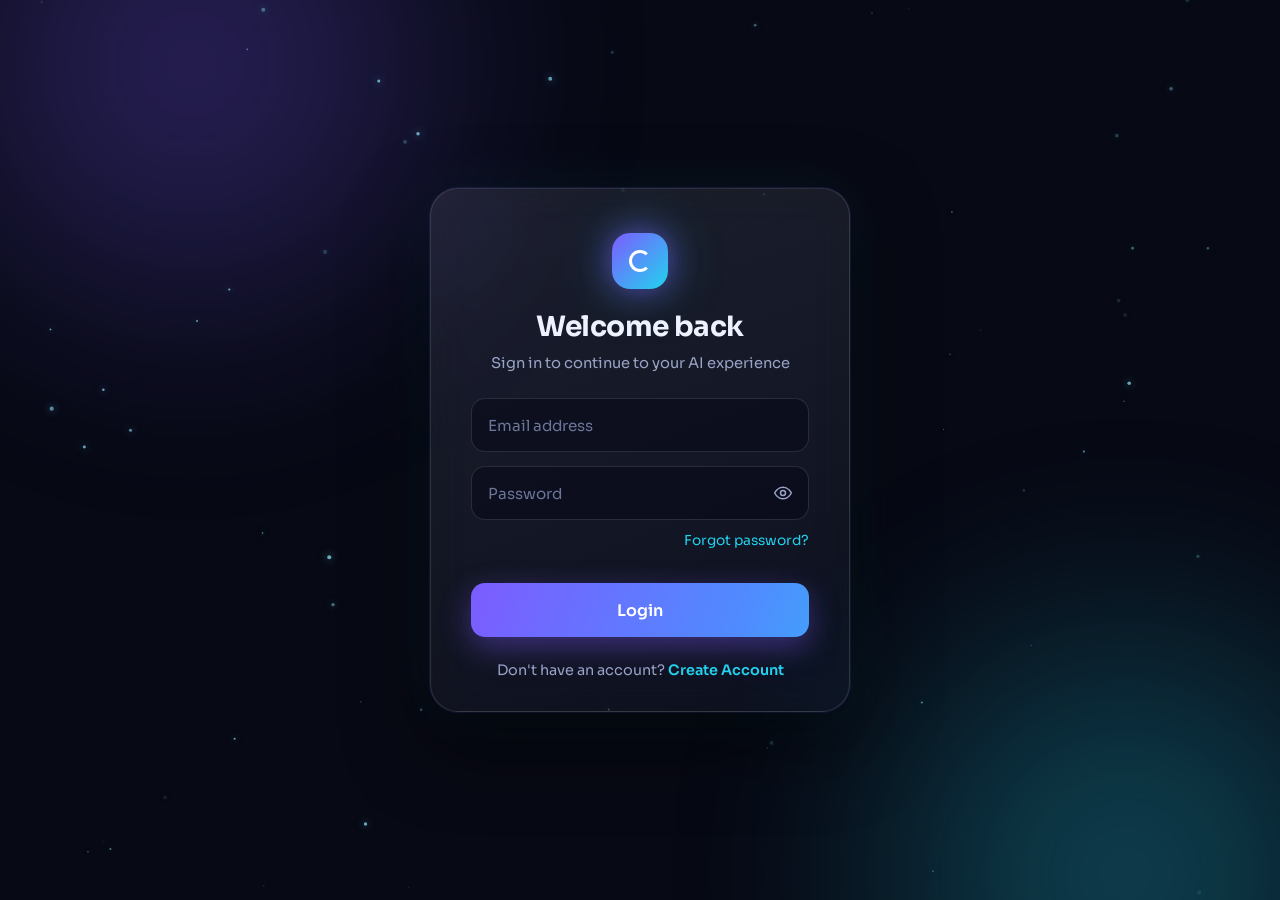
==== commit 292f5418: "Refactor home.html by cleaning up comments and forms Removed comments and updated password change pr" ====
--- a/home.html
+++ b/home.html
@@ -5,7 +5,6 @@
 <link href="https://fonts.googleapis.com/css2?family=Sora:wght@400;500;600;700;800&display=swap" rel="stylesheet">
 <link rel="stylesheet" href="home.css">
 <script>
-/* Protected page: no token -> login. (api.js then verifies the token with the backend) */
 if (!localStorage.getItem('token')) location.replace('login.html');
 </script>
 </head>
@@ -37,7 +36,6 @@
 </aside>
 
 <main>
-  <!-- HOME: Shop / AI / Video live ONLY here -->
   <section class="view wrap" id="v-home">
     <h1>Welcome<span id="nm"></span> 👋<br><em>What would you like to do?</em></h1>
     <div class="options">
@@ -47,7 +45,6 @@
     </div>
   </section>
 
-  <!-- AI -->
   <section class="view wrap" id="v-ai" hidden>
     <div class="vh"><a class="back" href="#home">← Home</a><h2>🤖 Talk with <em>AI</em></h2></div>
     <div class="chat">
@@ -56,36 +53,24 @@
     </div>
   </section>
 
-  <!-- NOTIFICATIONS -->
   <section class="view wrap" id="v-notifications" hidden>
     <div class="vh"><a class="back" href="#home">← Home</a><h2>🔔 <em>Notifications</em></h2></div>
     <div class="ask" id="ask" hidden><p>Allow notifications?</p><div><button class="btn sm" id="allow">Allow</button> <button class="btn ghost sm" id="deny">Not now</button></div></div>
     <div class="list" id="nl"><p class="empty">Loading…</p></div>
   </section>
 
-  <!-- PROFILE -->
   <section class="view wrap" id="v-profile" hidden>
     <div class="vh"><a class="back" href="#home">← Home</a><h2>👤 <em>Profile</em></h2></div>
     <div class="fc" id="pf"></div>
   </section>
 
-  <!-- SETTINGS -->
   <section class="view wrap" id="v-settings" hidden>
     <div class="vh"><a class="back" href="#home">← Home</a><h2>⚙️ <em>Settings</em></h2></div>
     <div class="sgrid">
 
-      <form class="fc" id="nf">
-        <h3>Change name</h3>
-        <div class="frm">
-          <input class="in" id="newName" maxlength="40" autocomplete="name" placeholder="Your name" aria-label="New name" required>
-          <button class="btn" type="submit">Save name</button>
-          <small class="msg" id="nmsg"></small>
-        </div>
-      </form>
-
       <div class="fc" id="pwc">
         <h3>Change password</h3>
-        <ol class="steps" id="steps"><li>Email</li><li>OTP</li><li>New password</li><li>Done</li></ol>
+        <ol class="steps" id="steps"><li>Email</li><li>OTP &amp; password</li><li>Done</li></ol>
 
         <form class="step frm" data-s="1" id="pw1">
           <label for="pe">Enter your email</label>
@@ -95,19 +80,14 @@
 
         <form class="step frm" data-s="2" id="pw2" hidden>
           <label for="po">Enter the OTP sent to <b id="pto"></b></label>
-          <input class="in" id="po" inputmode="numeric" pattern="[0-9]*" maxlength="8" autocomplete="one-time-code" placeholder="OTP" required>
-          <button class="btn" type="submit">Verify OTP</button>
+          <input class="in" id="po" inputmode="numeric" pattern="[0-9]*" maxlength="6" autocomplete="one-time-code" placeholder="6-digit OTP" required>
+          <input class="in" id="np" type="password" autocomplete="new-password" minlength="8" placeholder="New password (min 8 characters)" aria-label="New password" required>
+          <input class="in" id="cp" type="password" autocomplete="new-password" minlength="8" placeholder="Confirm new password" aria-label="Confirm new password" required>
+          <button class="btn" type="submit">Change password</button>
           <button class="linkbtn" id="rs" type="button">Resend OTP</button>
         </form>
 
-        <form class="step frm" data-s="3" id="pw3" hidden>
-          <label for="np">New password</label>
-          <input class="in" id="np" type="password" autocomplete="new-password" minlength="8" placeholder="At least 8 characters" required>
-          <input class="in" id="cp" type="password" autocomplete="new-password" minlength="8" placeholder="Confirm new password" aria-label="Confirm new password" required>
-          <button class="btn" type="submit">Change password</button>
-        </form>
-
-        <div class="step done" data-s="4" hidden>
+        <div class="step done" data-s="3" hidden>
           <span class="okic">✅</span>
           <h4>Password changed successfully</h4>
           <p>You can now log in with your new password.</p>
--- a/home.css
+++ b/home.css
@@ -89,4 +89,13 @@
 .n.new{border-color:var(--b);background:rgba(34,211,238,.07)}
 .n .ni{font-size:1.5rem}.n h4{font-size:.95rem;margin-bottom:4px}.n p{color:var(--mute);font-size:.86rem;line-height:1.5}.n small{display:block;margin-top:6px;color:var(--mute);font-size:.75rem}
 
+/* settings */
+.sgrid{display:grid;gap:18px;max-width:560px}
+.frm{display:grid;gap:12px;margin-top:14px}.frm label{color:var(--mute);font-size:.88rem}
+.in{width:100%;height:46px;padding:0 16px;border-radius:14px;border:1px solid var(--line);background:rgba(255,255,255,.06);color:var(--ink);font:inherit;outline:0}.in:focus{border-color:var(--b);box-shadow:0 0 0 4px rgba(34,211,238,.14)}
+.msg{display:block;min-height:1.2em;margin-top:10px;font-size:.85rem}.msg.good{color:var(--ok)}.msg.bad{color:#fca5a5}
+.linkbtn{border:0;background:none;color:var(--b);font:inherit;font-size:.85rem;cursor:pointer;padding:6px;justify-self:start}.linkbtn:disabled{color:var(--mute);cursor:default}
+.steps{display:flex;gap:6px;list-style:none;padding:0;margin:14px 0 4px;font-size:.7rem;color:var(--mute)}
+.steps li{flex:1;padding-top:8px;border-top:3px solid var(--line);transition:border-color .3s,color .3s}.steps li.on{border-color:var(--b);color:var(--ink)}
+.done{text-align:center;display:grid;gap:10px;justify-items:center;padding:14px 0}.okic{font-size:3rem;animation:pop .4s both}.done h4{font-size:1.1rem}.done p{margin-bottom:6px}
 @media(prefers-reduced-motion:reduce){*{animation:none!important;transition:none!important}}
